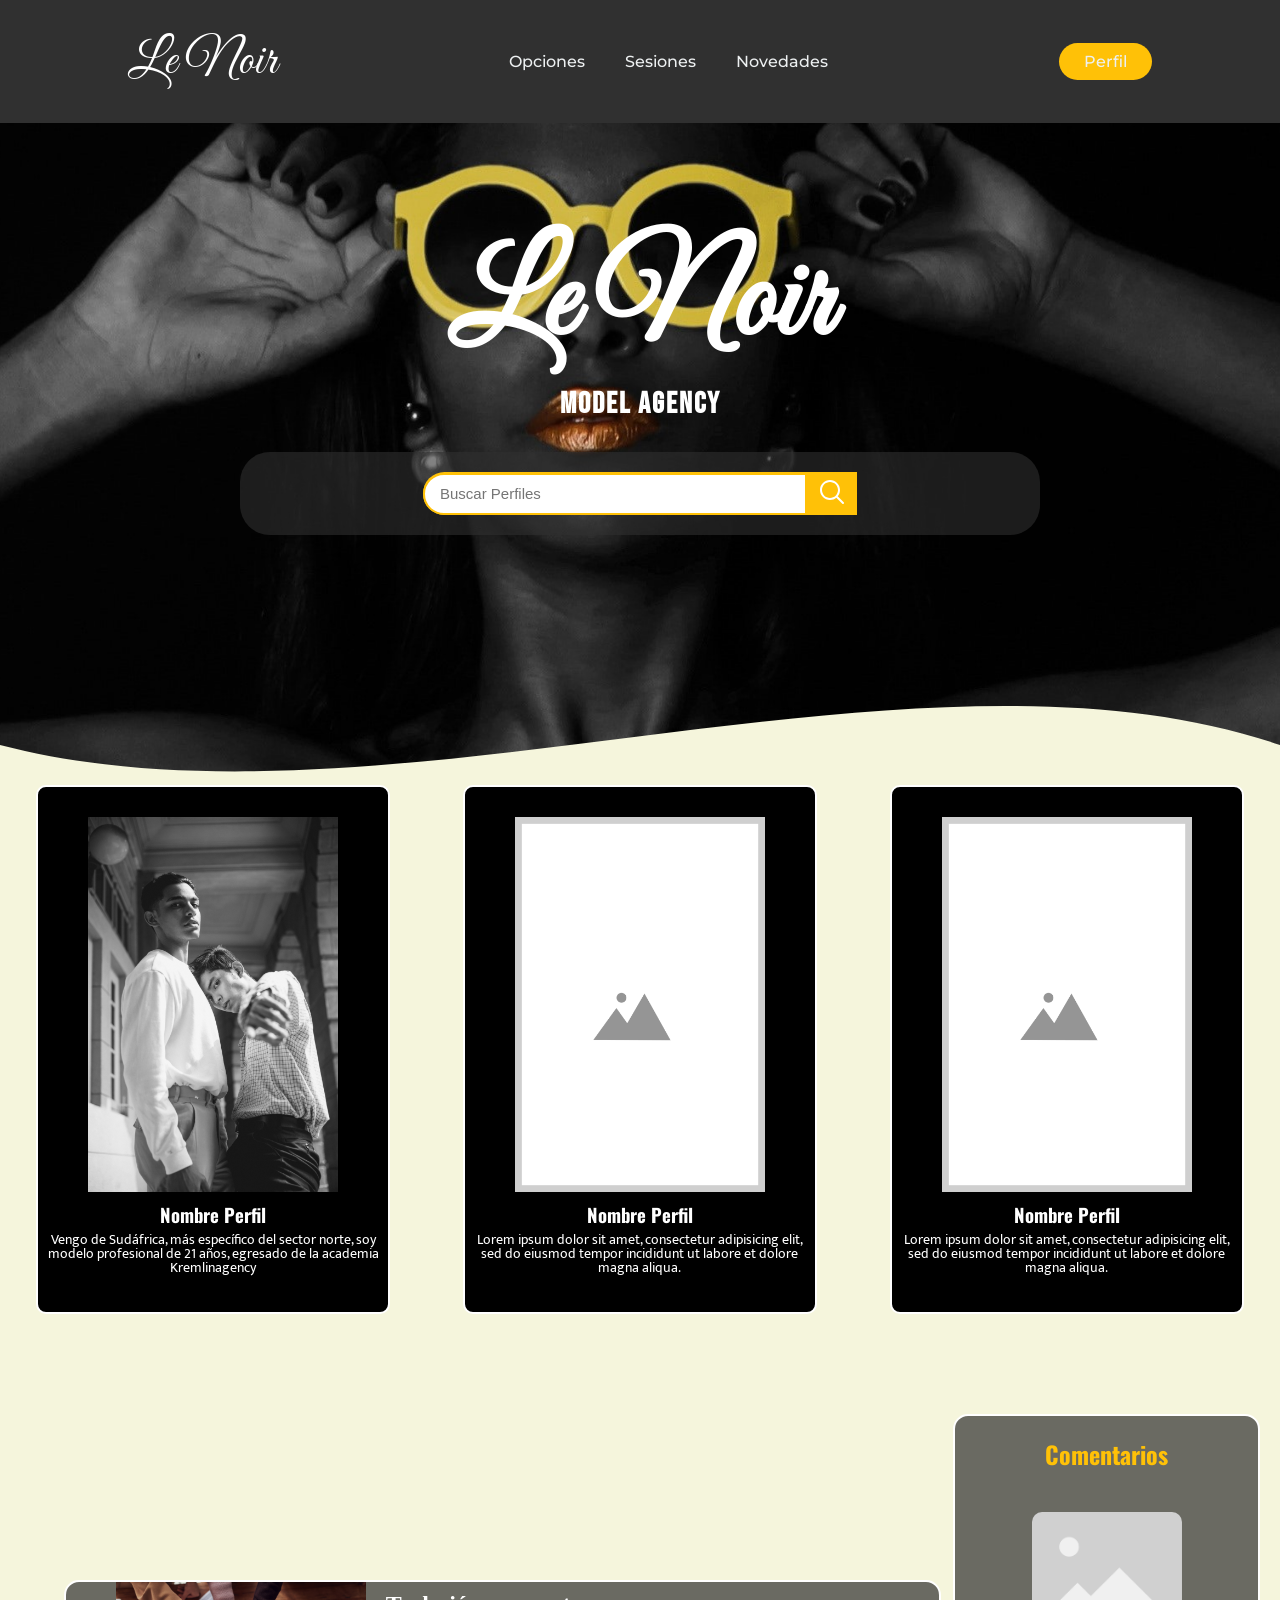
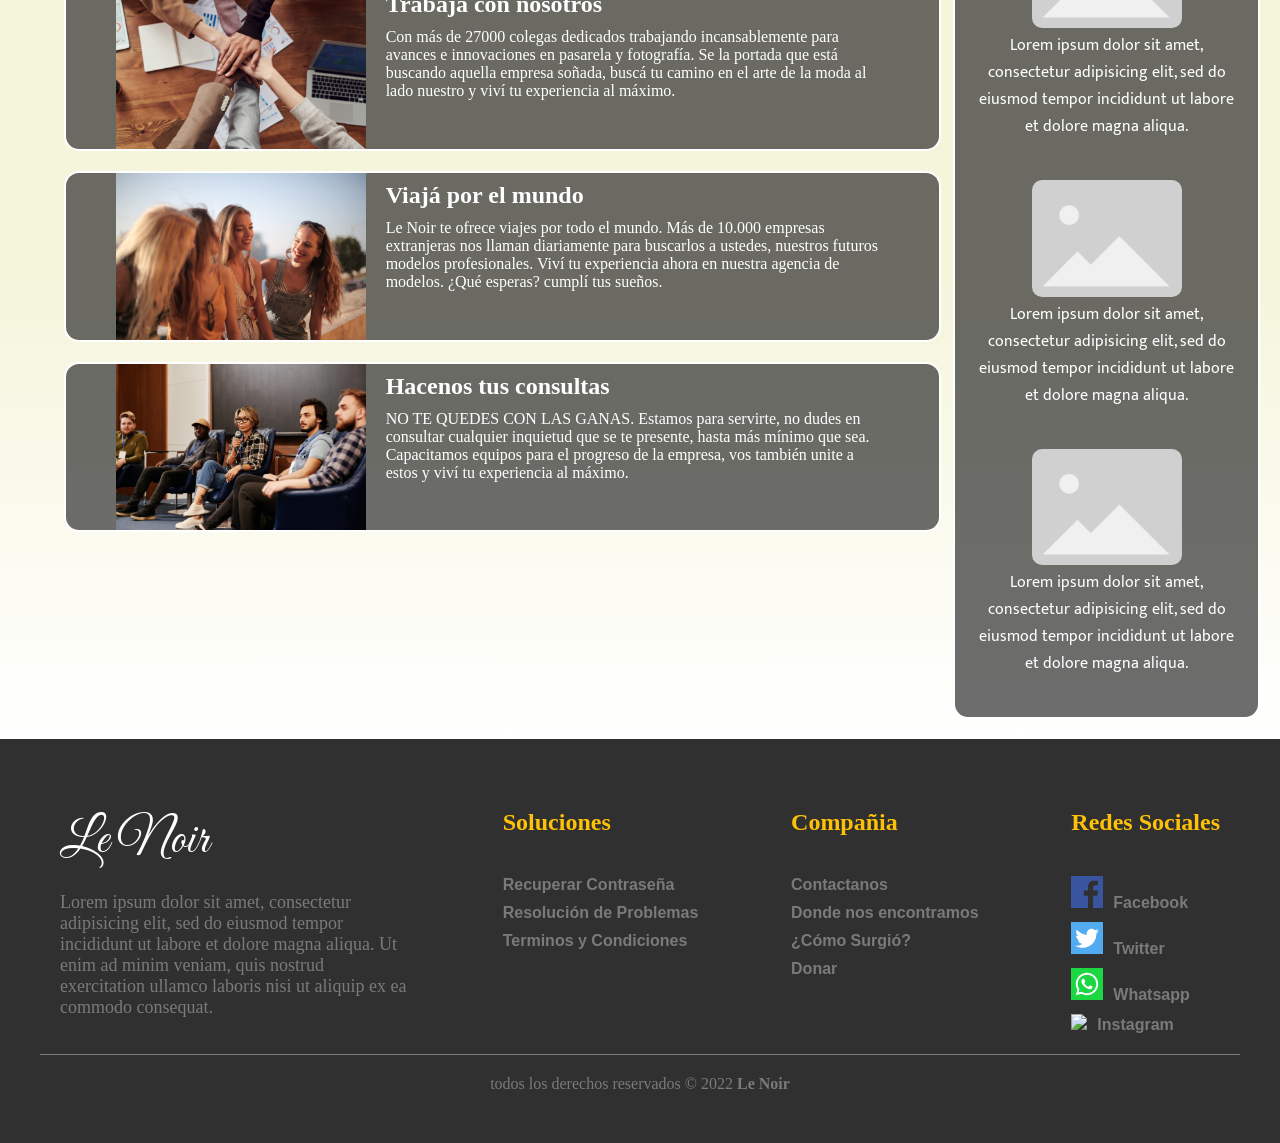
==== index.html @ 51ed6e1b "Primer commit" ====
<!--Tomás Rivero 6°P-->
<!DOCTYPE html>
<html>
<head>
	<title>Home</title>
	<meta charset="utf-8">
	<link rel="stylesheet" type="text/css" href="css/home.css">
	<link rel="stylesheet" type="text/css" href="css/header.css">
	<link rel="stylesheet" type="text/css" href="css/footer.css">
	<link href="https://fonts.googleapis.com/css2?family=Bebas+Neue&family=Great+Vibes&family=Montserrat+Subrayada&display=swap" rel="stylesheet">
	<link href="https://fonts.googleapis.com/css2?family=Bebas+Neue&display=swap" rel="stylesheet">
</head>
<body id="bodyHome">
	<header class="header-home">
		<div class="general">
			<div class="logo"><a href="index.html"><p>Le Noir</p></a></div>
			<nav>
				<ul>
					<li><a class="nava">Opciones</a>
						<ul class="box-perfil">
							<li><a href="login.html">iniciar sesión</a></li>
							<li><a href="registro.html">Registrarse</a></li>
							<li><a href="index.html">Cerrar sesión</a></li>
						</ul>
					</li>
					<li><a href="Sesiones.html" class="nava">Sesiones</a></li>
					<li><a href="Novedades.html" class="nava">Novedades</a></li>
				</ul>
			</nav>
			<a href="perfil.html"><button>Perfil</button></a>
		</div>
		<div id="presentacion">
			<h1>Le Noir</h1>
			<h2>Model Agency</h2>
			<div class="search">
	            <form action="perfil.html">
	                <input type="text"placeholder="Buscar Perfiles" name="search">
	                <button>
	                    <img src="img/busqueda.svg">
	                </button>
	            </form>
        	</div>
		</div>
		<p id="nota"></p>
		<div style="height: 150px; overflow: hidden;" ><svg viewBox="0 0 500 150" preserveAspectRatio="none" style="height: 100%; width: 100%;"><path d="M0.00,49.98 C149.99,150.00 356.94,-75.47 500.00,49.98 L500.00,150.00 L0.00,150.00 Z" style="stroke: none; fill: beige; "></path></svg></div>
	</header>
	<!--Place Holder-->
		<div id="contenedor">
			<div class="modelos">
				<img src="img/img1.jpg" class="imagen-modelo">
				<a href="perfil.html"><h3>Nombre Perfil</h3></a>
				<p>Vengo de Sudáfrica, más específico del sector norte, soy modelo profesional de 21 años, egresado de la academia Kremlinagency</p>
			</div>
			<div class="modelos">
				<img src="img/imgP.jpg" class="imagen-modelo">
				<a href="perfil.html"><h3>Nombre Perfil</h3></a>
				<p>Lorem ipsum dolor sit amet, consectetur adipisicing elit, sed do eiusmod
				tempor incididunt ut labore et dolore magna aliqua.</p>
			</div>
			<div class="modelos">
				<img src="img/imgP.jpg" class="imagen-modelo">
				<a href="perfil.html"><h3>Nombre Perfil</h3></a>
				<p>Lorem ipsum dolor sit amet, consectetur adipisicing elit, sed do eiusmod
				tempor incididunt ut labore et dolore magna aliqua.</p>
			</div>
		</div>
	<main id="main-home">
		<div>
			<article class="box-article">
				<img src="img/imgart1.jpg">
				<div>
					<a href="detalles.html"><h2>Trabajá con nosotros</h2></a>
					<p>Con más de 27000 colegas dedicados trabajando incansablemente para avances e innovaciones en pasarela y fotografía. Se la portada que está buscando aquella empresa soñada, buscá tu camino en el arte de la moda al lado nuestro y viví tu experiencia al máximo.</p>
				</div>
			</article>
			<article class="box-article">
				<img src="img/imgart3.jpg">
				<div>
					<a href="detalles.html"><h2>Viajá por el mundo</h2></a>
					<p>Le Noir te ofrece viajes por todo el mundo. Más de 10.000 empresas extranjeras nos llaman diariamente para buscarlos a ustedes, nuestros futuros modelos profesionales. Viví tu experiencia ahora en nuestra agencia de modelos. ¿Qué esperas? cumplí tus sueños.</p>
				</div>
			</article>
			<article class="box-article">
				<img src="img/imgart2.jpg">
				<div>
					<a href="detalles.html"><h2>Hacenos tus consultas</h2></a>
					<p>NO TE QUEDES CON LAS GANAS. Estamos para servirte, no dudes en consultar cualquier inquietud que se te presente, hasta más mínimo que sea. Capacitamos equipos para el progreso de la empresa, vos también unite a estos y viví tu experiencia al máximo.</p>
				</div>
			</article>
		</div>
		<aside>
			<h2>Comentarios</h2>
			<div>
				<img src="img/placeholder-aside.png">
				<p>Lorem ipsum dolor sit amet, consectetur adipisicing elit, sed do eiusmod
				tempor incididunt ut labore et dolore magna aliqua.</p>
			</div>
			<div>
				<img src="img/placeholder-aside.png">
				<p>Lorem ipsum dolor sit amet, consectetur adipisicing elit, sed do eiusmod
				tempor incididunt ut labore et dolore magna aliqua.</p>
			</div>
			<div>
				<img src="img/placeholder-aside.png">
				<p>Lorem ipsum dolor sit amet, consectetur adipisicing elit, sed do eiusmod
				tempor incididunt ut labore et dolore magna aliqua.</p>
			</div>
		</aside>
	</main>
	<footer>
		<div class="contenedor-footer">
			<div class="box-footer">
				<div class="logo"><p>Le Noir</p></div>
				<div class="terms">Lorem ipsum dolor sit amet, consectetur adipisicing elit, sed do eiusmod
				tempor incididunt ut labore et dolore magna aliqua. Ut enim ad minim veniam,
				quis nostrud exercitation ullamco laboris nisi ut aliquip ex ea commodo
				consequat.</div>
			</div>
			<div class="box-footer">
				<h2>Soluciones</h2>
				<a href="recuperar-contraseña.html">Recuperar Contraseña</a>
				<a href="contacto.html">Resolución de Problemas</a>
				<a href="#">Terminos y Condiciones</a>
			</div>

			<div class="box-footer">
				<h2>Compañia</h2>
				<a href="contacto.html">Contactanos</a>
				<a href="#">Donde nos encontramos</a>
				<a href="#">¿Cómo Surgió?</a>
				<a href="#">Donar</a>
			</div>

			<div class="box-footer">
				<h2>Redes Sociales</h2>
				<a href="https://www.facebook.com/" target="_blank"><img src="img/facebook.svg" class="icono">Facebook</a>
				<a href="https://www.twitter.com/" target="_blank"><img src="img/twitter.svg" class="icono">Twitter</a>
				<a href="https://web.whatsapp.com/" target="_blank"><img src="img/whatsapp.svg" class="icono">Whatsapp</a>
				<a href="https://www.instagram.com/" target="_blank"><img src="img/Instagram.svg" class="icono">Instagram</a>
			</div>
		</div>

		<div class="box-copyright">
			<hr>
			<p>todos los derechos reservados © 2022 <b>Le Noir</b></p>
		</div>
	</footer>
</body>
</html>
---- css/home.css ----
/*Tomás Rivero 6°P*/

@import url('https://fonts.googleapis.com/css2?family=Oswald&display=swap');
@import url('https://fonts.googleapis.com/css2?family=Mukta:wght@300&display=swap');
@import url('https://fonts.googleapis.com/css2?family=Great+Vibes&display=swap');


/*HEADER*/
.header-home{
	background-image: url('../img/fondoHome.jpg');
	background-repeat: no-repeat;
	background-size: cover;
	background-position: center;
	width: auto;
}

#presentacion{
	color: white;
	background-size: cover;
	padding-bottom: 150px;
	padding-top: 100px;
	text-align: center;
	align-items: center;
}

h1{
	transition: 0.5s;
	font-size: 130px;
	font-family: 'Great Vibes', cursive;
}

#presentacion h2{
	font-family: 'Bebas Neue', cursive;
	letter-spacing: 2px;
	font-size: 30px;
	margin-bottom: 30px;
}

h1:hover{
	color: beige;
}

/*buscador de perfiles*/

.search form{
	display: flex;
	align-items: center;
	background-color: rgba(255, 193, 7 ,1);
	border-radius: 30px;
	width: auto;
}

.search{
	display: flex;
	justify-content: center;
	margin: 10px auto;
	background-color: rgba(48, 48, 48, 0.6);
	width: 500px;
	padding: 20px 150px;
	border-radius: 30px;
}

.search input{
	width: 350px;
	height: 38px;
	border-top-left-radius: 30px;
	border-bottom-left-radius: 30px;
	background-color: white;
	color: #303030;
	border: 2px solid rgba(255, 193, 7 ,1);
	padding: 0px 15px;
	font-size: 15px;
}

.search input:focus{
	background-color: black;
	color: white;
}
          
.search button{
    background-color: rgba(255, 193, 7 ,1);
    float: right;
    padding: 5px 10px;
    font-size: 12px;
    border: none;
    cursor: pointer;
}

.search button img{
	filter: invert(100%) sepia(100%) saturate(1%) hue-rotate(285deg) brightness(102%) contrast(101%);
}

/*Place Holder*/

#contenedor{
	display: flex;
	flex-wrap: wrap;
	margin-top: -60px;
	justify-content: space-around;
	background: rgb(245,245,220);
	padding-bottom: 100px;
}

.modelos{
	width: 350px;
	height: 525px;
	background-color: black;
	border: 2px solid white;
	text-align: center;
	border-radius: 10px;
	transition-duration: 0.5s;
}

.modelos:hover{
	border-radius: 0px;
	border-color: rgba(255, 193, 7 ,1);
}

.modelos a{
	text-decoration: none;
}

.modelos h3{
	margin: 5px 0 5px 0;
	font-family: 'Oswald', sans-serif;
}

.modelos p{
	font-family: 'Mukta', sans-serif;
	font-size: 14px;
	line-height: 14px;
	padding-right: 5px;
	padding-left: 5px;
}

.imagen-modelo{
	margin-top: 30px;
	width: 250px;
	filter: grayscale(100%);
	transition-duration: 0.5s;
}

.imagen-modelo:hover{
	width: 260px;
	border-radius: 10px;
	filter: grayscale(0%);
}

.modelos h3, p{
	color: white;
}

/*Main Article*/

#main-home {
	justify-content: center;
	height: auto;
}

.box-article {
	margin: 0px 5% 20px 5%;
	height: auto;
	display: flex;
	flex-wrap: nowrap;
	background-color: rgba(48, 48, 48, 0.7);
	align-items: center;
	width: 100%;
	transition-duration: 0.5s;
	border: 2px solid white;
	border-radius: 15px;
}

.box-article:hover{
	background-color: rgba(48, 48, 48, 0.9);
	border: 2px solid rgba(255, 193, 7 ,1);

}

.box-article img{
	width: 250px;
	padding-left: 50px;
	padding-right: 20px; 
}

.box-article a{
	text-decoration: none;
}

.box-article h2{
	margin-bottom: 10px;
	color: white;
	cursor: pointer;
}

.box-article h2:hover{
	text-decoration: underline;
}

.box-article p{
	margin-right: 50px;
	margin-bottom: 40px;
}

#main-home{
	background: linear-gradient(rgba(245,245,220,1) 50%, rgba(48,48,48,0) 100%);
	display: flex;
	padding: 0px 20px 20px;
	align-items: center;
}

#main-home > div{
	margin-right: 60px; 
}

#main-home aside{
	background-color: rgba(48, 48, 48, 0.7);
	width: 50%;
	text-align: center;
	align-items: center;
	padding: 20px;
	border-radius: 15px;
	border: 2px solid white;
	transition-duration: 0.5s; 
}

#main-home aside:hover{
	box-shadow: 0px 0px 20px -4px rgba(0,0,0,0.75);
}

#main-home aside img{
	width: 150px;
	border-radius: 10px;
}

#main-home aside h2{
	padding-bottom: 20px; 
	font-family: 'Oswald', sans-serif;
	color: rgba(255, 193, 7 ,1);
}

#main-home aside p{
	font-family: 'Mukta', sans-serif;
}

#main-home aside > div{
	padding: 20px 0px;
}
---- css/header.css ----
/*Tomás Rivero 6°P*/

@import url('https://fonts.googleapis.com/css2?family=Montserrat:ital,wght@0,700;1,600&display=swap');
@import url('https://fonts.googleapis.com/css2?family=Great+Vibes&display=swap');

*{
	padding: 0px;
	margin: 0px;
}

body::-webkit-scrollbar{
	background-color: #303030;
	width: 10px;
	opacity: 0;
	transition-duration: 0.4s;
}

body::-webkit-scrollbar-thumb{
	width: 6px;
	background-color: #ffc107;
	border-radius: 10px;
	border-right: 2px solid #303030;
	border-left: 2px solid #303030;
}

header li, header a, header button{
	font-family: "Montserrat", sans-serif;
	font-weight: 500;
	font-size: 16px;
	color: #edf0f1;
	text-decoration: none;
	background: none;
}

.general {
	display: flex;
	justify-content: space-between;
	align-items: center;
	padding:  30px 10%;
	background-color: #303030;
}

.logo a p{
	cursor: pointer;
	font-family: 'Great Vibes', cursive;
	font-size: 50px;
	transition-duration: 0.4s;
}

.logo p{
	font-family: 'Great Vibes', cursive;
	font-size: 50px;
	transition-duration: 0.4s;
	color: white;
}

.logo:hover {
	text-shadow: 0px 0px 10px rgba(255, 193, 7 ,0.8);
}

nav ul{
	list-style: none;
}

nav > ul{
	display: flex;
}

nav li a{
	display: block;
	padding: 0px 20px;
}

nav li ul{
	display: none;
	position: absolute;
	background-color: rgba(48, 48, 48, 0.6);
}

nav li ul li >a{
	padding: 15px 10px 0px;
}

nav li:hover > ul{
	display: block;
}

nav > li {
	float: left;
}

nav li a{
	transition: all 0.3s ease 0s;
}

nav > ul > li > a:hover{
	color: #ffc107;
}

.box-perfil li a:hover{
	background-color: #4C4C4C;
}

.general button{
	padding: 9px 25px;
	background-color: rgba(255, 193, 7 ,1);
	border: none;
	border-radius: 50px;
	cursor: pointer;
	transition: all 0.3s ease 0s;
}

.general button:hover {
	background-color: rgba(255, 193, 7 ,0.7);
}
---- css/footer.css ----
/*Tomás Rivero 6°P*/

@import url('https://fonts.googleapis.com/css2?family=Great+Vibes&display=swap');
@import url('https://fonts.googleapis.com/css2?family=Montserrat:ital,wght@0,700;1,600&display=swap');

footer{
	width: 100%;
	padding: 50px 0px;
	background-color: #303030;
}

.contenedor-footer{
	display: flex;
	flex-wrap: wrap;
	justify-content: space-between;
	margin: auto;
	max-width: 1200px;
}

.box-footer{
	display: flex;
	flex-direction: column;
	padding: 20px;
}

.box-footer .terms{
	max-width: 350px;
	margin-top: 20px;
	font-weight: 500;
	color: #7a7a7a;
	font-size: 18px;
}

.box-footer h2{
	margin-bottom: 30px;
	color: rgba(255, 193, 7 ,1);
	font-weight: 700;
}

@import url('https://fonts.googleapis.com/css2?family=Mulish&display=swap');

.box-footer a{
	margin-top: 10px;
	color: #7a7a7a;
	font-weight: 600;
	text-decoration: none;
	font-family: 'Mulish', sans-serif;
}

.box-footer a:hover{
	opacity: 0.8;
}

.box-footer a .icono{
	font-size: 20px;
	width: 32px;
	margin-right: 10px;
}

.box-copyright{
	max-width: 1200px;
	margin: auto;
	text-align: center;
	padding: 0px 40px;
}

.box-copyright p{
	margin-top: 20px;
	color: #7a7a7a;
}

.box-copyright hr{
	border: none;
	height: 1px;
	background-color: #7a7a7a;
}
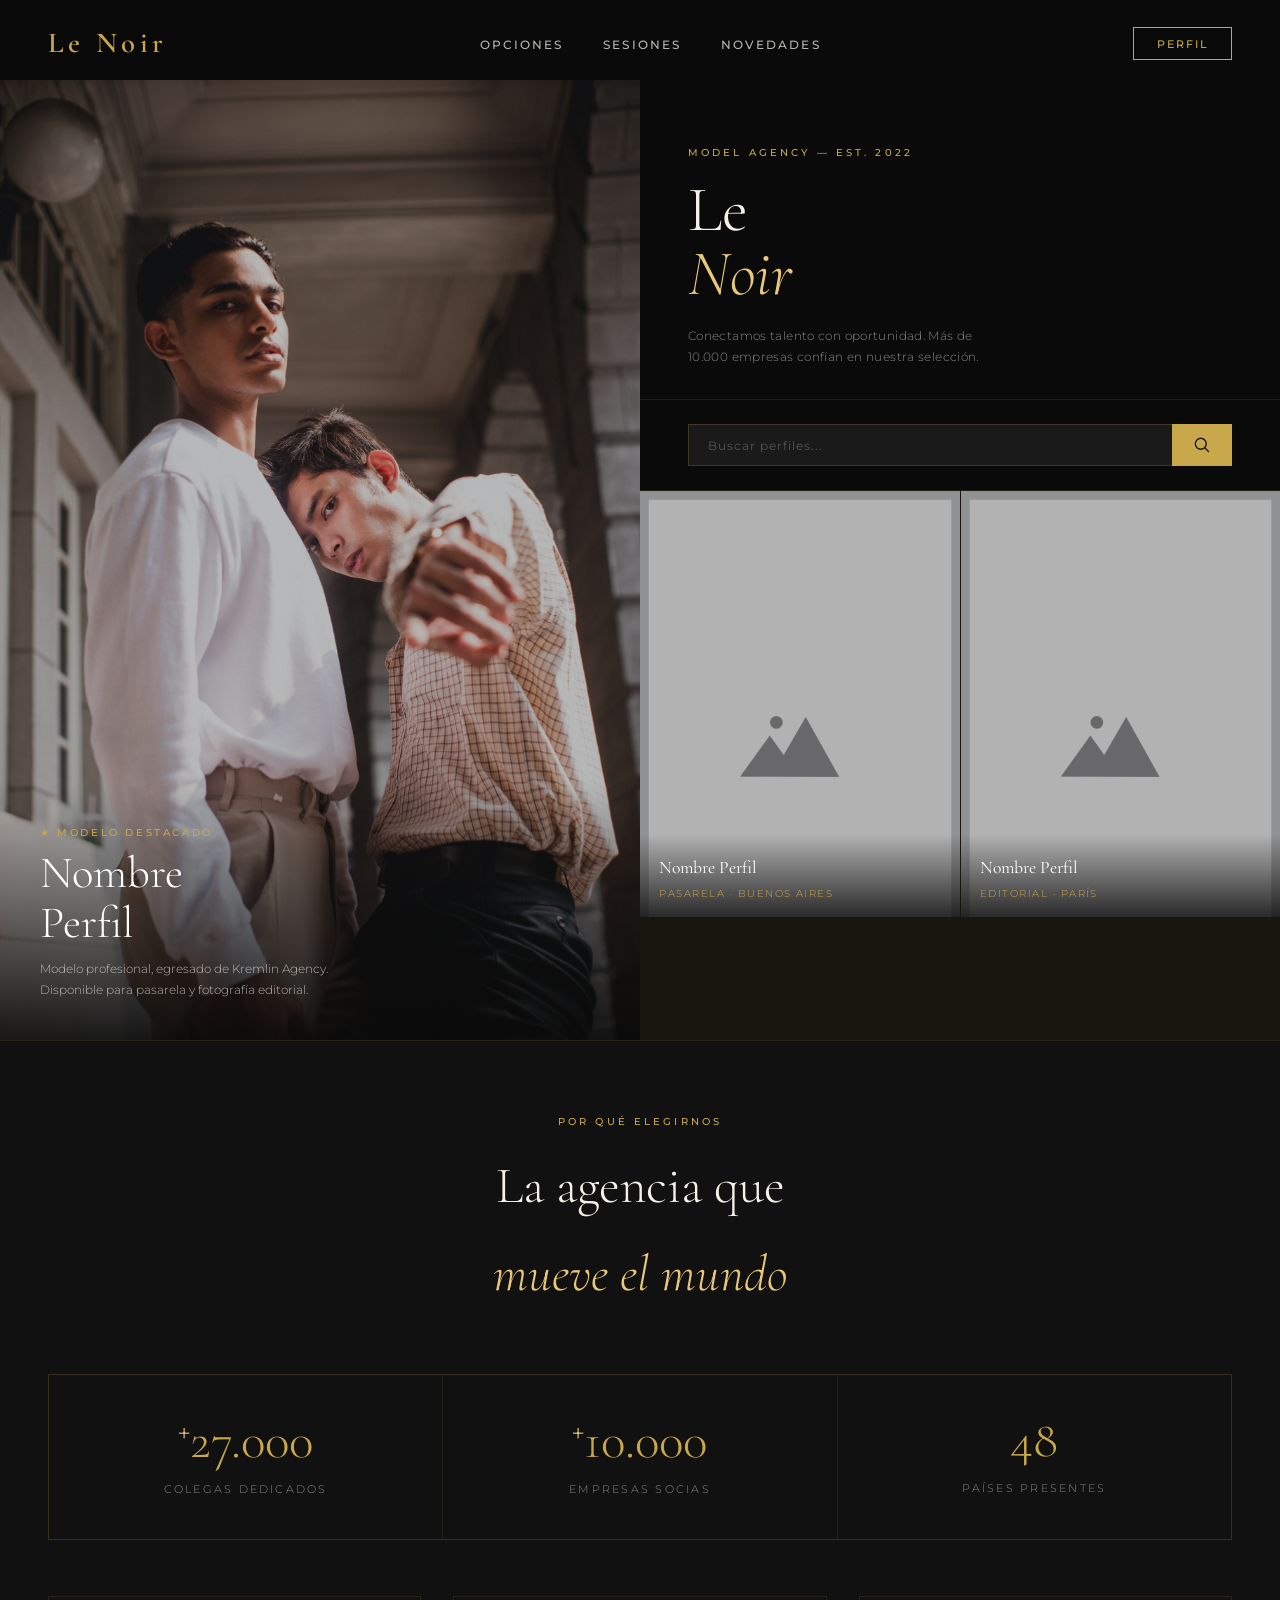
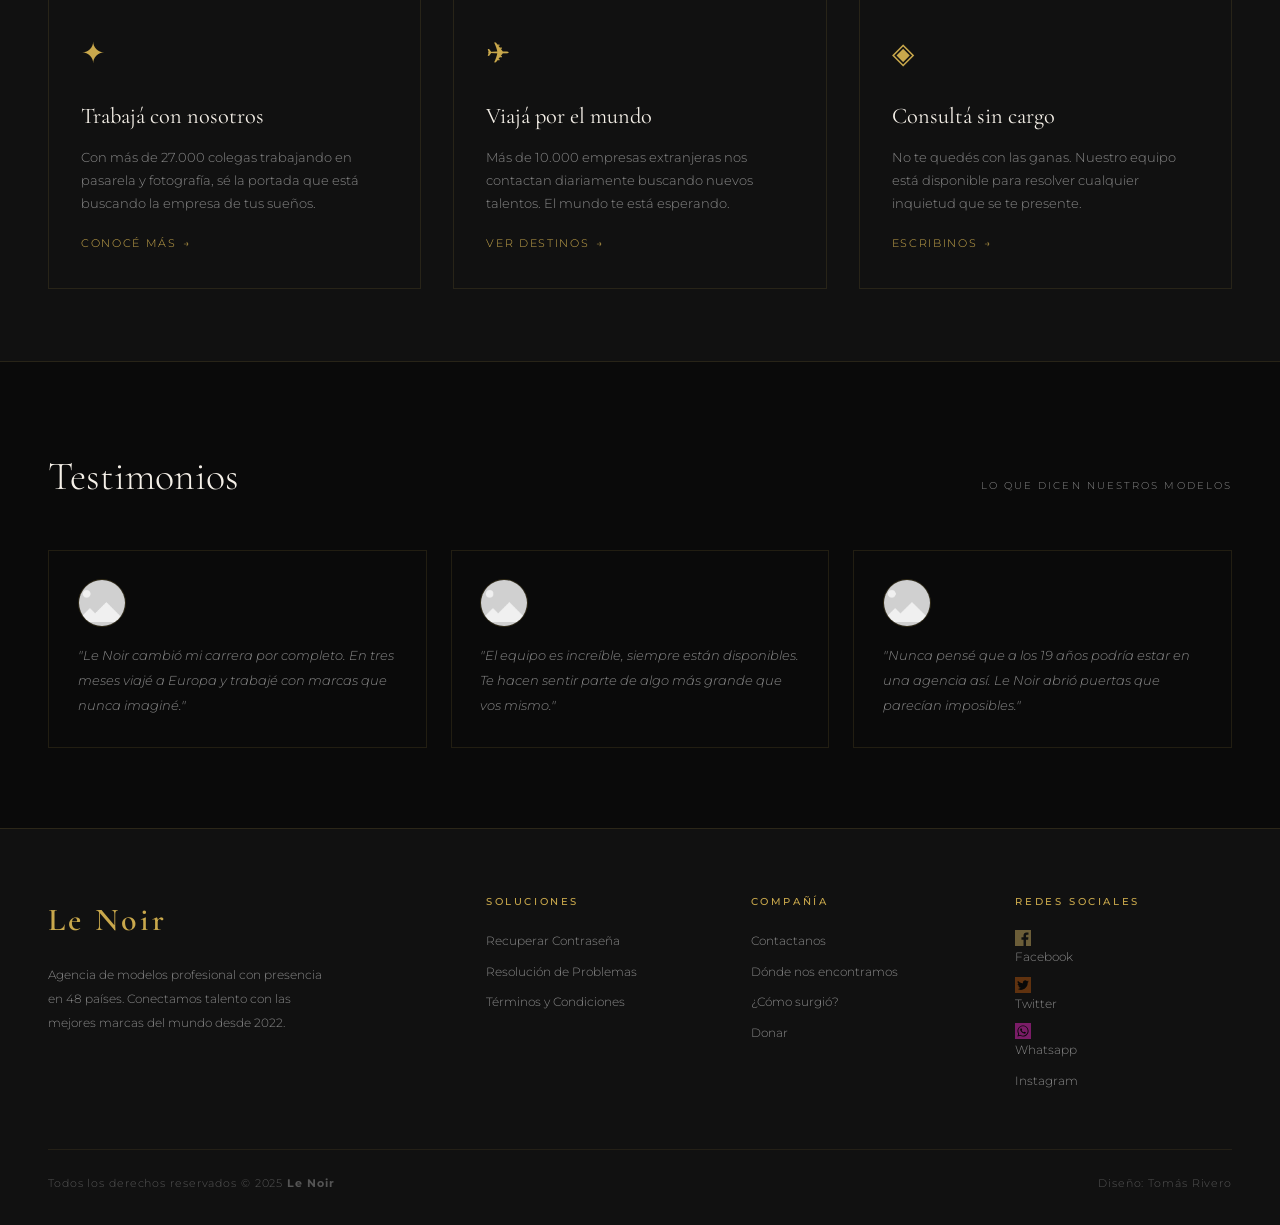
==== commit 869795ef: "Modifico todos los archivos de estilo" ====
--- a/index.html
+++ b/index.html
@@ -1,149 +1,205 @@
-<!--Tomás Rivero 6°P-->
+<!--Tomás Rivero — Le Noir Rediseño-->
 <!DOCTYPE html>
-<html>
+<html lang="es">
 <head>
-	<title>Home</title>
-	<meta charset="utf-8">
-	<link rel="stylesheet" type="text/css" href="css/home.css">
-	<link rel="stylesheet" type="text/css" href="css/header.css">
-	<link rel="stylesheet" type="text/css" href="css/footer.css">
-	<link href="https://fonts.googleapis.com/css2?family=Bebas+Neue&family=Great+Vibes&family=Montserrat+Subrayada&display=swap" rel="stylesheet">
-	<link href="https://fonts.googleapis.com/css2?family=Bebas+Neue&display=swap" rel="stylesheet">
+  <meta charset="utf-8">
+  <meta name="viewport" content="width=device-width, initial-scale=1.0">
+  <title>Le Noir — Model Agency</title>
+
+  <!-- Google Fonts -->
+  <link href="https://fonts.googleapis.com/css2?family=Cormorant+Garamond:ital,wght@0,300;0,400;0,600;1,300;1,400&family=Montserrat:wght@300;400;500;600&display=swap" rel="stylesheet">
+
+  <!-- CSS: variables primero, luego header, footer y cuerpo -->
+  <link rel="stylesheet" href="css/variables.css">
+  <link rel="stylesheet" href="css/header.css">
+  <link rel="stylesheet" href="css/footer.css">
+  <link rel="stylesheet" href="css/home.css">
+
+  <!-- JS -->
+  <script src="js/main.js" defer></script>
 </head>
-<body id="bodyHome">
-	<header class="header-home">
-		<div class="general">
-			<div class="logo"><a href="index.html"><p>Le Noir</p></a></div>
-			<nav>
-				<ul>
-					<li><a class="nava">Opciones</a>
-						<ul class="box-perfil">
-							<li><a href="login.html">iniciar sesión</a></li>
-							<li><a href="registro.html">Registrarse</a></li>
-							<li><a href="index.html">Cerrar sesión</a></li>
-						</ul>
-					</li>
-					<li><a href="Sesiones.html" class="nava">Sesiones</a></li>
-					<li><a href="Novedades.html" class="nava">Novedades</a></li>
-				</ul>
-			</nav>
-			<a href="perfil.html"><button>Perfil</button></a>
-		</div>
-		<div id="presentacion">
-			<h1>Le Noir</h1>
-			<h2>Model Agency</h2>
-			<div class="search">
-	            <form action="perfil.html">
-	                <input type="text"placeholder="Buscar Perfiles" name="search">
-	                <button>
-	                    <img src="img/busqueda.svg">
-	                </button>
-	            </form>
-        	</div>
-		</div>
-		<p id="nota"></p>
-		<div style="height: 150px; overflow: hidden;" ><svg viewBox="0 0 500 150" preserveAspectRatio="none" style="height: 100%; width: 100%;"><path d="M0.00,49.98 C149.99,150.00 356.94,-75.47 500.00,49.98 L500.00,150.00 L0.00,150.00 Z" style="stroke: none; fill: beige; "></path></svg></div>
-	</header>
-	<!--Place Holder-->
-		<div id="contenedor">
-			<div class="modelos">
-				<img src="img/img1.jpg" class="imagen-modelo">
-				<a href="perfil.html"><h3>Nombre Perfil</h3></a>
-				<p>Vengo de Sudáfrica, más específico del sector norte, soy modelo profesional de 21 años, egresado de la academia Kremlinagency</p>
-			</div>
-			<div class="modelos">
-				<img src="img/imgP.jpg" class="imagen-modelo">
-				<a href="perfil.html"><h3>Nombre Perfil</h3></a>
-				<p>Lorem ipsum dolor sit amet, consectetur adipisicing elit, sed do eiusmod
-				tempor incididunt ut labore et dolore magna aliqua.</p>
-			</div>
-			<div class="modelos">
-				<img src="img/imgP.jpg" class="imagen-modelo">
-				<a href="perfil.html"><h3>Nombre Perfil</h3></a>
-				<p>Lorem ipsum dolor sit amet, consectetur adipisicing elit, sed do eiusmod
-				tempor incididunt ut labore et dolore magna aliqua.</p>
-			</div>
-		</div>
-	<main id="main-home">
-		<div>
-			<article class="box-article">
-				<img src="img/imgart1.jpg">
-				<div>
-					<a href="detalles.html"><h2>Trabajá con nosotros</h2></a>
-					<p>Con más de 27000 colegas dedicados trabajando incansablemente para avances e innovaciones en pasarela y fotografía. Se la portada que está buscando aquella empresa soñada, buscá tu camino en el arte de la moda al lado nuestro y viví tu experiencia al máximo.</p>
-				</div>
-			</article>
-			<article class="box-article">
-				<img src="img/imgart3.jpg">
-				<div>
-					<a href="detalles.html"><h2>Viajá por el mundo</h2></a>
-					<p>Le Noir te ofrece viajes por todo el mundo. Más de 10.000 empresas extranjeras nos llaman diariamente para buscarlos a ustedes, nuestros futuros modelos profesionales. Viví tu experiencia ahora en nuestra agencia de modelos. ¿Qué esperas? cumplí tus sueños.</p>
-				</div>
-			</article>
-			<article class="box-article">
-				<img src="img/imgart2.jpg">
-				<div>
-					<a href="detalles.html"><h2>Hacenos tus consultas</h2></a>
-					<p>NO TE QUEDES CON LAS GANAS. Estamos para servirte, no dudes en consultar cualquier inquietud que se te presente, hasta más mínimo que sea. Capacitamos equipos para el progreso de la empresa, vos también unite a estos y viví tu experiencia al máximo.</p>
-				</div>
-			</article>
-		</div>
-		<aside>
-			<h2>Comentarios</h2>
-			<div>
-				<img src="img/placeholder-aside.png">
-				<p>Lorem ipsum dolor sit amet, consectetur adipisicing elit, sed do eiusmod
-				tempor incididunt ut labore et dolore magna aliqua.</p>
-			</div>
-			<div>
-				<img src="img/placeholder-aside.png">
-				<p>Lorem ipsum dolor sit amet, consectetur adipisicing elit, sed do eiusmod
-				tempor incididunt ut labore et dolore magna aliqua.</p>
-			</div>
-			<div>
-				<img src="img/placeholder-aside.png">
-				<p>Lorem ipsum dolor sit amet, consectetur adipisicing elit, sed do eiusmod
-				tempor incididunt ut labore et dolore magna aliqua.</p>
-			</div>
-		</aside>
-	</main>
-	<footer>
-		<div class="contenedor-footer">
-			<div class="box-footer">
-				<div class="logo"><p>Le Noir</p></div>
-				<div class="terms">Lorem ipsum dolor sit amet, consectetur adipisicing elit, sed do eiusmod
-				tempor incididunt ut labore et dolore magna aliqua. Ut enim ad minim veniam,
-				quis nostrud exercitation ullamco laboris nisi ut aliquip ex ea commodo
-				consequat.</div>
-			</div>
-			<div class="box-footer">
-				<h2>Soluciones</h2>
-				<a href="recuperar-contraseña.html">Recuperar Contraseña</a>
-				<a href="contacto.html">Resolución de Problemas</a>
-				<a href="#">Terminos y Condiciones</a>
-			</div>
-
-			<div class="box-footer">
-				<h2>Compañia</h2>
-				<a href="contacto.html">Contactanos</a>
-				<a href="#">Donde nos encontramos</a>
-				<a href="#">¿Cómo Surgió?</a>
-				<a href="#">Donar</a>
-			</div>
-
-			<div class="box-footer">
-				<h2>Redes Sociales</h2>
-				<a href="https://www.facebook.com/" target="_blank"><img src="img/facebook.svg" class="icono">Facebook</a>
-				<a href="https://www.twitter.com/" target="_blank"><img src="img/twitter.svg" class="icono">Twitter</a>
-				<a href="https://web.whatsapp.com/" target="_blank"><img src="img/whatsapp.svg" class="icono">Whatsapp</a>
-				<a href="https://www.instagram.com/" target="_blank"><img src="img/Instagram.svg" class="icono">Instagram</a>
-			</div>
-		</div>
-
-		<div class="box-copyright">
-			<hr>
-			<p>todos los derechos reservados © 2022 <b>Le Noir</b></p>
-		</div>
-	</footer>
+<body>
+
+  <!-- HEADER — igual en todas las páginas -->
+  <nav class="navbar" id="navbar">
+    <a href="index.html" class="navbar-logo">Le Noir</a>
+    <ul class="navbar-links">
+      <li class="dropdown">
+        <a href="#">Opciones</a>
+        <ul class="dropdown-menu">
+          <li><a href="login.html">Iniciar sesión</a></li>
+          <li><a href="registro.html">Registrarse</a></li>
+          <li><a href="index.html">Cerrar sesión</a></li>
+        </ul>
+      </li>
+      <li><a href="sesiones.html">Sesiones</a></li>
+      <li><a href="novedades.html">Novedades</a></li>
+    </ul>
+    <a href="perfil.html"><button class="navbar-btn">Perfil</button></a>
+    <button class="hamburger" id="hamburger" aria-label="Abrir menú">
+      <span></span><span></span><span></span>
+    </button>
+  </nav>
+
+  <div class="mobile-nav" id="mobileNav">
+    <a href="login.html">Iniciar sesión</a>
+    <a href="registro.html">Registrarse</a>
+    <a href="sesiones.html">Sesiones</a>
+    <a href="novedades.html">Novedades</a>
+    <a href="perfil.html">Perfil</a>
+  </div>
+
+
+  <!-- CUERPO — exclusivo de index.html -->
+  <main>
+
+    <section class="hero">
+      <div class="hero-featured">
+        <img src="img/img1.jpg" alt="Modelo destacado">
+        <div class="hero-featured-overlay">
+          <p class="hero-featured-tag">★ Modelo Destacado</p>
+          <h2 class="hero-featured-name">Nombre<br>Perfil</h2>
+          <p class="hero-featured-desc">Modelo profesional, egresado de Kremlin Agency. Disponible para pasarela y fotografía editorial.</p>
+        </div>
+      </div>
+
+      <div class="hero-right">
+        <div class="hero-title-block">
+          <p class="hero-eyebrow">Model Agency — Est. 2022</p>
+          <h1 class="hero-title">Le<br><em>Noir</em></h1>
+          <p class="hero-subtitle">Conectamos talento con oportunidad. Más de 10.000 empresas confían en nuestra selección.</p>
+        </div>
+        <div class="hero-search">
+          <input type="text" placeholder="Buscar perfiles..." name="search">
+          <button aria-label="Buscar"><img src="img/busqueda.svg" alt=""></button>
+        </div>
+        <div class="hero-grid">
+          <a href="perfil.html" class="hero-card">
+            <img src="img/imgP.jpg" alt="Modelo">
+            <div class="hero-card-info">
+              <p class="hero-card-name">Nombre Perfil</p>
+              <p class="hero-card-tag">Pasarela · Buenos Aires</p>
+            </div>
+          </a>
+          <a href="perfil.html" class="hero-card">
+            <img src="img/imgP.jpg" alt="Modelo">
+            <div class="hero-card-info">
+              <p class="hero-card-name">Nombre Perfil</p>
+              <p class="hero-card-tag">Editorial · París</p>
+            </div>
+          </a>
+        </div>
+      </div>
+    </section>
+
+
+    <section class="stats-section">
+      <div class="stats-header">
+        <p class="eyebrow">Por qué elegirnos</p>
+        <h2>La agencia que<br><em>mueve el mundo</em></h2>
+      </div>
+      <div class="stats-grid">
+        <div class="stat-item">
+          <p class="stat-number"><span class="stat-plus">+</span>27.000</p>
+          <p class="stat-label">Colegas dedicados</p>
+        </div>
+        <div class="stat-item">
+          <p class="stat-number"><span class="stat-plus">+</span>10.000</p>
+          <p class="stat-label">Empresas socias</p>
+        </div>
+        <div class="stat-item">
+          <p class="stat-number">48</p>
+          <p class="stat-label">Países presentes</p>
+        </div>
+      </div>
+      <div class="features-grid">
+        <div class="feature-card">
+          <div class="feature-icon">✦</div>
+          <h3>Trabajá con nosotros</h3>
+          <p>Con más de 27.000 colegas trabajando en pasarela y fotografía, sé la portada que está buscando la empresa de tus sueños.</p>
+          <a href="detalles.html" class="feature-link">Conocé más</a>
+        </div>
+        <div class="feature-card">
+          <div class="feature-icon">✈</div>
+          <h3>Viajá por el mundo</h3>
+          <p>Más de 10.000 empresas extranjeras nos contactan diariamente buscando nuevos talentos. El mundo te está esperando.</p>
+          <a href="detalles.html" class="feature-link">Ver destinos</a>
+        </div>
+        <div class="feature-card">
+          <div class="feature-icon">◈</div>
+          <h3>Consultá sin cargo</h3>
+          <p>No te quedés con las ganas. Nuestro equipo está disponible para resolver cualquier inquietud que se te presente.</p>
+          <a href="contacto.html" class="feature-link">Escribinos</a>
+        </div>
+      </div>
+    </section>
+
+
+    <section class="comentarios-section">
+      <div class="comentarios-header">
+        <h2>Testimonios</h2>
+        <span>Lo que dicen nuestros modelos</span>
+      </div>
+      <div class="comentarios-grid">
+        <div class="comentario-card">
+          <img src="img/placeholder-aside.png" alt="Perfil" class="comentario-avatar">
+          <p class="comentario-text">"Le Noir cambió mi carrera por completo. En tres meses viajé a Europa y trabajé con marcas que nunca imaginé."</p>
+        </div>
+        <div class="comentario-card">
+          <img src="img/placeholder-aside.png" alt="Perfil" class="comentario-avatar">
+          <p class="comentario-text">"El equipo es increíble, siempre están disponibles. Te hacen sentir parte de algo más grande que vos mismo."</p>
+        </div>
+        <div class="comentario-card">
+          <img src="img/placeholder-aside.png" alt="Perfil" class="comentario-avatar">
+          <p class="comentario-text">"Nunca pensé que a los 19 años podría estar en una agencia así. Le Noir abrió puertas que parecían imposibles."</p>
+        </div>
+      </div>
+    </section>
+
+  </main>
+
+
+  <!-- FOOTER — igual en todas las páginas -->
+  <footer>
+    <div class="footer-grid">
+      <div>
+        <div class="footer-logo">Le Noir</div>
+        <p class="footer-desc">Agencia de modelos profesional con presencia en 48 países. Conectamos talento con las mejores marcas del mundo desde 2022.</p>
+      </div>
+      <div class="footer-col">
+        <h4>Soluciones</h4>
+        <a href="recuperar-contraseña.html">Recuperar Contraseña</a>
+        <a href="contacto.html">Resolución de Problemas</a>
+        <a href="#">Términos y Condiciones</a>
+      </div>
+      <div class="footer-col">
+        <h4>Compañía</h4>
+        <a href="contacto.html">Contactanos</a>
+        <a href="#">Dónde nos encontramos</a>
+        <a href="#">¿Cómo surgió?</a>
+        <a href="#">Donar</a>
+      </div>
+      <div class="footer-col">
+        <h4>Redes Sociales</h4>
+        <a href="https://www.facebook.com/" target="_blank" class="footer-social">
+          <img src="img/facebook.svg" alt=""> Facebook
+        </a>
+        <a href="https://www.twitter.com/" target="_blank" class="footer-social">
+          <img src="img/twitter.svg" alt=""> Twitter
+        </a>
+        <a href="https://web.whatsapp.com/" target="_blank" class="footer-social">
+          <img src="img/whatsapp.svg" alt=""> Whatsapp
+        </a>
+        <a href="https://www.instagram.com/" target="_blank" class="footer-social">
+          <img src="img/Instagram.svg" alt=""> Instagram
+        </a>
+      </div>
+    </div>
+    <div class="footer-bottom">
+      <p>Todos los derechos reservados © 2025 <strong>Le Noir</strong></p>
+      <p>Diseño: Tomás Rivero</p>
+    </div>
+  </footer>
+
 </body>
-</html>+</html>
--- a/css/variables.css
+++ b/css/variables.css
@@ -0,0 +1,62 @@
+/* ============================================
+   variables.css — Le Noir
+   Variables globales y reset base.
+   Importar PRIMERO en todas las páginas.
+   ============================================ */
+
+:root {
+  --negro:    #0a0a0a;
+  --negro-2:  #111111;
+  --negro-3:  #1a1a1a;
+  --dorado:   #c9a84c;
+  --dorado-2: #e8c878;
+  --crema:    #f5f0e8;
+  --gris:     #888888;
+  --gris-2:   #555555;
+  --blanco:   #ffffff;
+
+  --font-display: 'Cormorant Garamond', serif;
+  --font-body:    'Montserrat', sans-serif;
+
+  --transition: all 0.35s ease;
+
+  --espacio-sm:  1rem;
+  --espacio-md:  2rem;
+  --espacio-lg:  4rem;
+  --espacio-xl:  6rem;
+}
+
+/* ── Reset ── */
+*, *::before, *::after {
+  box-sizing: border-box;
+  margin: 0;
+  padding: 0;
+}
+
+html {
+  scroll-behavior: smooth;
+}
+
+body {
+  background: var(--negro);
+  color: var(--crema);
+  font-family: var(--font-body);
+  font-weight: 300;
+  line-height: 1.7;
+  overflow-x: hidden;
+}
+
+img {
+  max-width: 100%;
+  height: auto;
+  display: block;
+}
+
+a {
+  text-decoration: none;
+  color: inherit;
+}
+
+ul, ol {
+  list-style: none;
+}
--- a/css/header.css
+++ b/css/header.css
@@ -1,115 +1,182 @@
-/*Tomás Rivero 6°P*/
+/* ============================================
+   header.css — Le Noir
+   Navbar fija, hamburger, menú mobile.
+   ============================================ */
 
-@import url('https://fonts.googleapis.com/css2?family=Montserrat:ital,wght@0,700;1,600&display=swap');
-@import url('https://fonts.googleapis.com/css2?family=Great+Vibes&display=swap');
-
-*{
-	padding: 0px;
-	margin: 0px;
+/* ── Navbar ── */
+.navbar {
+  position: fixed;
+  top: 0; left: 0; right: 0;
+  z-index: 100;
+  display: flex;
+  align-items: center;
+  justify-content: space-between;
+  padding: 1.2rem 3rem;
+  background: linear-gradient(to bottom, rgba(10,10,10,0.95), transparent);
+  transition: var(--transition);
 }
 
-body::-webkit-scrollbar{
-	background-color: #303030;
-	width: 10px;
-	opacity: 0;
-	transition-duration: 0.4s;
+.navbar.scrolled {
+  background: rgba(10,10,10,0.97);
+  border-bottom: 1px solid rgba(201,168,76,0.15);
 }
 
-body::-webkit-scrollbar-thumb{
-	width: 6px;
-	background-color: #ffc107;
-	border-radius: 10px;
-	border-right: 2px solid #303030;
-	border-left: 2px solid #303030;
+/* Logo */
+.navbar-logo {
+  font-family: var(--font-display);
+  font-size: 1.8rem;
+  font-weight: 600;
+  letter-spacing: 0.15em;
+  color: var(--dorado);
 }
 
-header li, header a, header button{
-	font-family: "Montserrat", sans-serif;
-	font-weight: 500;
-	font-size: 16px;
-	color: #edf0f1;
-	text-decoration: none;
-	background: none;
+/* Links de navegación */
+.navbar-links {
+  display: flex;
+  align-items: center;
+  gap: 2.5rem;
 }
 
-.general {
-	display: flex;
-	justify-content: space-between;
-	align-items: center;
-	padding:  30px 10%;
-	background-color: #303030;
+.navbar-links a {
+  font-size: 0.72rem;
+  font-weight: 500;
+  letter-spacing: 0.18em;
+  text-transform: uppercase;
+  color: var(--crema);
+  opacity: 0.75;
+  transition: var(--transition);
 }
 
-.logo a p{
-	cursor: pointer;
-	font-family: 'Great Vibes', cursive;
-	font-size: 50px;
-	transition-duration: 0.4s;
+.navbar-links a:hover {
+  opacity: 1;
+  color: var(--dorado);
 }
 
-.logo p{
-	font-family: 'Great Vibes', cursive;
-	font-size: 50px;
-	transition-duration: 0.4s;
-	color: white;
+/* Dropdown */
+.navbar-links .dropdown {
+  position: relative;
 }
 
-.logo:hover {
-	text-shadow: 0px 0px 10px rgba(255, 193, 7 ,0.8);
+.navbar-links .dropdown-menu {
+  display: none;
+  position: absolute;
+  top: calc(100% + 1rem);
+  left: 50%;
+  transform: translateX(-50%);
+  background: var(--negro-3);
+  border: 1px solid rgba(201,168,76,0.2);
+  min-width: 160px;
+  padding: 0.5rem 0;
 }
 
-nav ul{
-	list-style: none;
+.navbar-links .dropdown:hover .dropdown-menu {
+  display: block;
 }
 
-nav > ul{
-	display: flex;
+.navbar-links .dropdown-menu a {
+  display: block;
+  padding: 0.6rem 1.2rem;
+  font-size: 0.7rem;
+  letter-spacing: 0.12em;
+  opacity: 0.8;
 }
 
-nav li a{
-	display: block;
-	padding: 0px 20px;
+.navbar-links .dropdown-menu a:hover {
+  background: rgba(201,168,76,0.08);
+  opacity: 1;
 }
 
-nav li ul{
-	display: none;
-	position: absolute;
-	background-color: rgba(48, 48, 48, 0.6);
+/* Botón perfil */
+.navbar-btn {
+  font-family: var(--font-body);
+  font-size: 0.7rem;
+  font-weight: 500;
+  letter-spacing: 0.18em;
+  text-transform: uppercase;
+  color: var(--dorado);
+  border: 1px solid var(--dorado);
+  padding: 0.55rem 1.4rem;
+  background: transparent;
+  cursor: pointer;
+  transition: var(--transition);
 }
 
-nav li ul li >a{
-	padding: 15px 10px 0px;
+.navbar-btn:hover {
+  background: var(--dorado);
+  color: var(--negro);
 }
 
-nav li:hover > ul{
-	display: block;
+/* ── Hamburger ── */
+.hamburger {
+  display: none;
+  flex-direction: column;
+  gap: 5px;
+  cursor: pointer;
+  padding: 4px;
+  background: none;
+  border: none;
 }
 
-nav > li {
-	float: left;
+.hamburger span {
+  display: block;
+  width: 24px;
+  height: 1px;
+  background: var(--crema);
+  transition: var(--transition);
 }
 
-nav li a{
-	transition: all 0.3s ease 0s;
+.hamburger.active span:nth-child(1) {
+  transform: translateY(6px) rotate(45deg);
+}
+.hamburger.active span:nth-child(2) {
+  opacity: 0;
+}
+.hamburger.active span:nth-child(3) {
+  transform: translateY(-6px) rotate(-45deg);
 }
 
-nav > ul > li > a:hover{
-	color: #ffc107;
+/* ── Menú Mobile ── */
+.mobile-nav {
+  display: none;
+  position: fixed;
+  top: 0; left: 0; right: 0; bottom: 0;
+  z-index: 99;
+  background: var(--negro-2);
+  flex-direction: column;
+  align-items: center;
+  justify-content: center;
+  gap: 2.5rem;
 }
 
-.box-perfil li a:hover{
-	background-color: #4C4C4C;
+.mobile-nav.open {
+  display: flex;
 }
 
-.general button{
-	padding: 9px 25px;
-	background-color: rgba(255, 193, 7 ,1);
-	border: none;
-	border-radius: 50px;
-	cursor: pointer;
-	transition: all 0.3s ease 0s;
+.mobile-nav a {
+  font-family: var(--font-display);
+  font-size: 2rem;
+  font-weight: 300;
+  letter-spacing: 0.1em;
+  color: var(--crema);
+  opacity: 0.85;
+  transition: var(--transition);
 }
 
-.general button:hover {
-	background-color: rgba(255, 193, 7 ,0.7);
-}+.mobile-nav a:hover {
+  opacity: 1;
+  color: var(--dorado);
+}
+
+/* ── Responsive ── */
+@media (max-width: 1024px) {
+  .navbar {
+    padding: 1.2rem 1.5rem;
+  }
+  .navbar-links,
+  .navbar-btn {
+    display: none;
+  }
+  .hamburger {
+    display: flex;
+  }
+}
--- a/css/footer.css
+++ b/css/footer.css
@@ -1,77 +1,115 @@
-/*Tomás Rivero 6°P*/
+/* ============================================
+   footer.css — Le Noir
+   Footer con grid de 4 columnas y copyright.
+   ============================================ */
 
-@import url('https://fonts.googleapis.com/css2?family=Great+Vibes&display=swap');
-@import url('https://fonts.googleapis.com/css2?family=Montserrat:ital,wght@0,700;1,600&display=swap');
-
-footer{
-	width: 100%;
-	padding: 50px 0px;
-	background-color: #303030;
+footer {
+  background: var(--negro-2);
+  border-top: 1px solid rgba(201,168,76,0.15);
+  padding: 4rem 3rem 2rem;
 }
 
-.contenedor-footer{
-	display: flex;
-	flex-wrap: wrap;
-	justify-content: space-between;
-	margin: auto;
-	max-width: 1200px;
+/* Grid principal */
+.footer-grid {
+  display: grid;
+  grid-template-columns: 1.8fr 1fr 1fr 1fr;
+  gap: 3rem;
+  margin-bottom: 3rem;
 }
 
-.box-footer{
-	display: flex;
-	flex-direction: column;
-	padding: 20px;
+/* Logo */
+.footer-logo {
+  font-family: var(--font-display);
+  font-size: 2rem;
+  font-weight: 600;
+  color: var(--dorado);
+  letter-spacing: 0.1em;
+  margin-bottom: 1rem;
 }
 
-.box-footer .terms{
-	max-width: 350px;
-	margin-top: 20px;
-	font-weight: 500;
-	color: #7a7a7a;
-	font-size: 18px;
+/* Descripción bajo el logo */
+.footer-desc {
+  font-size: 0.78rem;
+  color: var(--gris);
+  line-height: 1.9;
+  max-width: 280px;
 }
 
-.box-footer h2{
-	margin-bottom: 30px;
-	color: rgba(255, 193, 7 ,1);
-	font-weight: 700;
+/* Columnas de links */
+.footer-col h4 {
+  font-size: 0.65rem;
+  font-weight: 500;
+  letter-spacing: 0.25em;
+  text-transform: uppercase;
+  color: var(--dorado);
+  margin-bottom: 1.2rem;
 }
 
-@import url('https://fonts.googleapis.com/css2?family=Mulish&display=swap');
-
-.box-footer a{
-	margin-top: 10px;
-	color: #7a7a7a;
-	font-weight: 600;
-	text-decoration: none;
-	font-family: 'Mulish', sans-serif;
+.footer-col a {
+  display: block;
+  font-size: 0.78rem;
+  color: var(--gris);
+  margin-bottom: 0.6rem;
+  transition: var(--transition);
 }
 
-.box-footer a:hover{
-	opacity: 0.8;
+.footer-col a:hover {
+  color: var(--crema);
+  padding-left: 4px;
 }
 
-.box-footer a .icono{
-	font-size: 20px;
-	width: 32px;
-	margin-right: 10px;
+/* Links de redes sociales */
+.footer-social {
+  display: flex;
+  align-items: center;
+  gap: 0.5rem;
 }
 
-.box-copyright{
-	max-width: 1200px;
-	margin: auto;
-	text-align: center;
-	padding: 0px 40px;
+.footer-social img {
+  width: 16px;
+  filter: invert(1) opacity(0.5);
+  transition: var(--transition);
 }
 
-.box-copyright p{
-	margin-top: 20px;
-	color: #7a7a7a;
+.footer-social:hover img {
+  opacity: 1;
+  filter: invert(1) opacity(1);
 }
 
-.box-copyright hr{
-	border: none;
-	height: 1px;
-	background-color: #7a7a7a;
+/* Barra de copyright */
+.footer-bottom {
+  border-top: 1px solid rgba(201,168,76,0.1);
+  padding-top: 1.5rem;
+  display: flex;
+  justify-content: space-between;
+  align-items: center;
 }
 
+.footer-bottom p {
+  font-size: 0.7rem;
+  color: var(--gris-2);
+  letter-spacing: 0.08em;
+}
+
+/* ── Responsive ── */
+@media (max-width: 1024px) {
+  footer {
+    padding: 3rem 1.5rem 1.5rem;
+  }
+  .footer-grid {
+    grid-template-columns: 1fr 1fr;
+    gap: 2rem;
+  }
+}
+
+@media (max-width: 640px) {
+  .footer-grid {
+    grid-template-columns: 1fr;
+    gap: 2rem;
+  }
+  .footer-bottom {
+    flex-direction: column;
+    gap: 0.5rem;
+    text-align: center;
+  }
+}
--- a/css/home.css
+++ b/css/home.css
@@ -1,247 +1,448 @@
-/*Tomás Rivero 6°P*/
-
-@import url('https://fonts.googleapis.com/css2?family=Oswald&display=swap');
-@import url('https://fonts.googleapis.com/css2?family=Mukta:wght@300&display=swap');
-@import url('https://fonts.googleapis.com/css2?family=Great+Vibes&display=swap');
-
-
-/*HEADER*/
-.header-home{
-	background-image: url('../img/fondoHome.jpg');
-	background-repeat: no-repeat;
-	background-size: cover;
-	background-position: center;
-	width: auto;
-}
-
-#presentacion{
-	color: white;
-	background-size: cover;
-	padding-bottom: 150px;
-	padding-top: 100px;
-	text-align: center;
-	align-items: center;
-}
-
-h1{
-	transition: 0.5s;
-	font-size: 130px;
-	font-family: 'Great Vibes', cursive;
-}
-
-#presentacion h2{
-	font-family: 'Bebas Neue', cursive;
-	letter-spacing: 2px;
-	font-size: 30px;
-	margin-bottom: 30px;
-}
-
-h1:hover{
-	color: beige;
-}
-
-/*buscador de perfiles*/
-
-.search form{
-	display: flex;
-	align-items: center;
-	background-color: rgba(255, 193, 7 ,1);
-	border-radius: 30px;
-	width: auto;
-}
-
-.search{
-	display: flex;
-	justify-content: center;
-	margin: 10px auto;
-	background-color: rgba(48, 48, 48, 0.6);
-	width: 500px;
-	padding: 20px 150px;
-	border-radius: 30px;
-}
-
-.search input{
-	width: 350px;
-	height: 38px;
-	border-top-left-radius: 30px;
-	border-bottom-left-radius: 30px;
-	background-color: white;
-	color: #303030;
-	border: 2px solid rgba(255, 193, 7 ,1);
-	padding: 0px 15px;
-	font-size: 15px;
-}
-
-.search input:focus{
-	background-color: black;
-	color: white;
-}
-          
-.search button{
-    background-color: rgba(255, 193, 7 ,1);
-    float: right;
-    padding: 5px 10px;
-    font-size: 12px;
-    border: none;
-    cursor: pointer;
-}
-
-.search button img{
-	filter: invert(100%) sepia(100%) saturate(1%) hue-rotate(285deg) brightness(102%) contrast(101%);
-}
-
-/*Place Holder*/
-
-#contenedor{
-	display: flex;
-	flex-wrap: wrap;
-	margin-top: -60px;
-	justify-content: space-around;
-	background: rgb(245,245,220);
-	padding-bottom: 100px;
-}
-
-.modelos{
-	width: 350px;
-	height: 525px;
-	background-color: black;
-	border: 2px solid white;
-	text-align: center;
-	border-radius: 10px;
-	transition-duration: 0.5s;
-}
-
-.modelos:hover{
-	border-radius: 0px;
-	border-color: rgba(255, 193, 7 ,1);
-}
-
-.modelos a{
-	text-decoration: none;
-}
-
-.modelos h3{
-	margin: 5px 0 5px 0;
-	font-family: 'Oswald', sans-serif;
-}
-
-.modelos p{
-	font-family: 'Mukta', sans-serif;
-	font-size: 14px;
-	line-height: 14px;
-	padding-right: 5px;
-	padding-left: 5px;
-}
-
-.imagen-modelo{
-	margin-top: 30px;
-	width: 250px;
-	filter: grayscale(100%);
-	transition-duration: 0.5s;
-}
-
-.imagen-modelo:hover{
-	width: 260px;
-	border-radius: 10px;
-	filter: grayscale(0%);
-}
-
-.modelos h3, p{
-	color: white;
-}
-
-/*Main Article*/
-
-#main-home {
-	justify-content: center;
-	height: auto;
-}
-
-.box-article {
-	margin: 0px 5% 20px 5%;
-	height: auto;
-	display: flex;
-	flex-wrap: nowrap;
-	background-color: rgba(48, 48, 48, 0.7);
-	align-items: center;
-	width: 100%;
-	transition-duration: 0.5s;
-	border: 2px solid white;
-	border-radius: 15px;
-}
-
-.box-article:hover{
-	background-color: rgba(48, 48, 48, 0.9);
-	border: 2px solid rgba(255, 193, 7 ,1);
-
-}
-
-.box-article img{
-	width: 250px;
-	padding-left: 50px;
-	padding-right: 20px; 
-}
-
-.box-article a{
-	text-decoration: none;
-}
-
-.box-article h2{
-	margin-bottom: 10px;
-	color: white;
-	cursor: pointer;
-}
-
-.box-article h2:hover{
-	text-decoration: underline;
-}
-
-.box-article p{
-	margin-right: 50px;
-	margin-bottom: 40px;
-}
-
-#main-home{
-	background: linear-gradient(rgba(245,245,220,1) 50%, rgba(48,48,48,0) 100%);
-	display: flex;
-	padding: 0px 20px 20px;
-	align-items: center;
-}
-
-#main-home > div{
-	margin-right: 60px; 
-}
-
-#main-home aside{
-	background-color: rgba(48, 48, 48, 0.7);
-	width: 50%;
-	text-align: center;
-	align-items: center;
-	padding: 20px;
-	border-radius: 15px;
-	border: 2px solid white;
-	transition-duration: 0.5s; 
-}
-
-#main-home aside:hover{
-	box-shadow: 0px 0px 20px -4px rgba(0,0,0,0.75);
-}
-
-#main-home aside img{
-	width: 150px;
-	border-radius: 10px;
-}
-
-#main-home aside h2{
-	padding-bottom: 20px; 
-	font-family: 'Oswald', sans-serif;
-	color: rgba(255, 193, 7 ,1);
-}
-
-#main-home aside p{
-	font-family: 'Mukta', sans-serif;
-}
-
-#main-home aside > div{
-	padding: 20px 0px;
-}+/* ============================================
+   home.css — Le Noir
+   Estilos exclusivos del cuerpo del index.html.
+   (Hero, Stats, Features, Testimonios)
+   ============================================ */
+
+/* ── HERO ── */
+.hero {
+  min-height: 100vh;
+  display: grid;
+  grid-template-columns: 1fr 1fr;
+  padding-top: 80px; /* compensa la navbar fija */
+}
+
+/* Modelo destacado (izquierda) */
+.hero-featured {
+  position: relative;
+  overflow: hidden;
+}
+
+.hero-featured img {
+  width: 100%;
+  height: 100%;
+  object-fit: cover;
+  object-position: top center;
+  filter: brightness(0.75);
+  transition: transform 0.8s ease;
+}
+
+.hero-featured:hover img {
+  transform: scale(1.03);
+}
+
+.hero-featured-overlay {
+  position: absolute;
+  bottom: 0; left: 0; right: 0;
+  padding: 2.5rem;
+  background: linear-gradient(to top, rgba(10,10,10,0.9) 0%, transparent 100%);
+}
+
+.hero-featured-tag {
+  font-size: 0.65rem;
+  font-weight: 500;
+  letter-spacing: 0.25em;
+  text-transform: uppercase;
+  color: var(--dorado);
+  margin-bottom: 0.5rem;
+}
+
+.hero-featured-name {
+  font-family: var(--font-display);
+  font-size: 2.8rem;
+  font-weight: 300;
+  line-height: 1.1;
+  color: var(--blanco);
+  margin-bottom: 0.6rem;
+}
+
+.hero-featured-desc {
+  font-size: 0.78rem;
+  color: rgba(245,240,232,0.7);
+  max-width: 340px;
+}
+
+/* Columna derecha del hero */
+.hero-right {
+  display: flex;
+  flex-direction: column;
+}
+
+.hero-title-block {
+  padding: 4rem 3rem 2rem;
+  border-bottom: 1px solid rgba(201,168,76,0.12);
+}
+
+.hero-eyebrow {
+  font-size: 0.65rem;
+  font-weight: 500;
+  letter-spacing: 0.3em;
+  text-transform: uppercase;
+  color: var(--dorado);
+  margin-bottom: 1rem;
+}
+
+.hero-title {
+  font-family: var(--font-display);
+  font-size: clamp(3rem, 5vw, 5.5rem);
+  font-weight: 300;
+  line-height: 1.0;
+  color: var(--crema);
+}
+
+.hero-title em {
+  font-style: italic;
+  color: var(--dorado-2);
+}
+
+.hero-subtitle {
+  font-size: 0.78rem;
+  color: var(--gris);
+  margin-top: 1.2rem;
+  max-width: 320px;
+  letter-spacing: 0.03em;
+}
+
+/* Barra de búsqueda */
+.hero-search {
+  padding: 1.5rem 3rem;
+  border-bottom: 1px solid rgba(201,168,76,0.12);
+  display: flex;
+}
+
+.hero-search input {
+  flex: 1;
+  background: var(--negro-3);
+  border: 1px solid rgba(201,168,76,0.2);
+  border-right: none;
+  color: var(--crema);
+  font-family: var(--font-body);
+  font-size: 0.78rem;
+  letter-spacing: 0.08em;
+  padding: 0.75rem 1.2rem;
+  outline: none;
+  transition: var(--transition);
+}
+
+.hero-search input::placeholder {
+  color: var(--gris-2);
+}
+
+.hero-search input:focus {
+  border-color: rgba(201,168,76,0.5);
+}
+
+.hero-search button {
+  background: var(--dorado);
+  border: none;
+  padding: 0.75rem 1.3rem;
+  cursor: pointer;
+  display: flex;
+  align-items: center;
+  justify-content: center;
+  transition: var(--transition);
+}
+
+.hero-search button:hover {
+  background: var(--dorado-2);
+}
+
+.hero-search button img {
+  width: 18px;
+  filter: invert(1) brightness(0);
+}
+
+/* Grid de modelos (hero derecha) */
+.hero-grid {
+  flex: 1;
+  display: grid;
+  grid-template-columns: 1fr 1fr;
+  gap: 1px;
+  background: rgba(201,168,76,0.08);
+}
+
+.hero-card {
+  position: relative;
+  overflow: hidden;
+  aspect-ratio: 3/4;
+  cursor: pointer;
+}
+
+.hero-card img {
+  width: 100%;
+  height: 100%;
+  object-fit: cover;
+  object-position: top;
+  filter: brightness(0.7) grayscale(0.2);
+  transition: transform 0.6s ease, filter 0.4s ease;
+}
+
+.hero-card:hover img {
+  transform: scale(1.05);
+  filter: brightness(0.85) grayscale(0);
+}
+
+.hero-card-info {
+  position: absolute;
+  bottom: 0; left: 0; right: 0;
+  padding: 1.2rem;
+  background: linear-gradient(to top, rgba(10,10,10,0.85), transparent);
+  transform: translateY(4px);
+  transition: var(--transition);
+}
+
+.hero-card:hover .hero-card-info {
+  transform: translateY(0);
+}
+
+.hero-card-name {
+  font-family: var(--font-display);
+  font-size: 1.1rem;
+  font-weight: 400;
+  color: var(--blanco);
+}
+
+.hero-card-tag {
+  font-size: 0.62rem;
+  letter-spacing: 0.15em;
+  text-transform: uppercase;
+  color: var(--dorado);
+  margin-top: 2px;
+}
+
+/* ── STATS ── */
+.stats-section {
+  background: var(--negro-2);
+  border-top: 1px solid rgba(201,168,76,0.12);
+  border-bottom: 1px solid rgba(201,168,76,0.12);
+  padding: 4.5rem 3rem;
+}
+
+.stats-header {
+  text-align: center;
+  margin-bottom: 3.5rem;
+}
+
+.eyebrow {
+  font-size: 0.65rem;
+  font-weight: 500;
+  letter-spacing: 0.3em;
+  text-transform: uppercase;
+  color: var(--dorado);
+  margin-bottom: 0.8rem;
+}
+
+.stats-header h2 {
+  font-family: var(--font-display);
+  font-size: clamp(2rem, 4vw, 3.5rem);
+  font-weight: 300;
+  color: var(--crema);
+}
+
+.stats-header h2 em {
+  font-style: italic;
+  color: var(--dorado-2);
+}
+
+/* Grid de números */
+.stats-grid {
+  display: grid;
+  grid-template-columns: repeat(3, 1fr);
+  gap: 1px;
+  background: rgba(201,168,76,0.1);
+  border: 1px solid rgba(201,168,76,0.1);
+  margin-bottom: 3.5rem;
+}
+
+.stat-item {
+  background: var(--negro-2);
+  padding: 2.5rem 2rem;
+  text-align: center;
+  transition: var(--transition);
+}
+
+.stat-item:hover {
+  background: var(--negro-3);
+}
+
+.stat-number {
+  font-family: var(--font-display);
+  font-size: clamp(2.5rem, 4vw, 4rem);
+  font-weight: 300;
+  color: var(--dorado);
+  line-height: 1;
+}
+
+.stat-plus {
+  color: var(--dorado-2);
+  font-size: 0.6em;
+  vertical-align: super;
+}
+
+.stat-label {
+  font-size: 0.7rem;
+  letter-spacing: 0.2em;
+  text-transform: uppercase;
+  color: var(--gris);
+  margin-top: 0.8rem;
+}
+
+/* ── FEATURES ── */
+.features-grid {
+  display: grid;
+  grid-template-columns: repeat(3, 1fr);
+  gap: 2rem;
+}
+
+.feature-card {
+  padding: 2rem;
+  border: 1px solid rgba(201,168,76,0.12);
+  transition: var(--transition);
+  position: relative;
+  overflow: hidden;
+}
+
+.feature-card::before {
+  content: '';
+  position: absolute;
+  top: 0; left: 0;
+  width: 100%; height: 2px;
+  background: var(--dorado);
+  transform: scaleX(0);
+  transform-origin: left;
+  transition: transform 0.4s ease;
+}
+
+.feature-card:hover::before {
+  transform: scaleX(1);
+}
+
+.feature-card:hover {
+  border-color: rgba(201,168,76,0.3);
+  background: rgba(201,168,76,0.03);
+}
+
+.feature-icon {
+  font-size: 1.8rem;
+  margin-bottom: 1.2rem;
+  color: var(--dorado);
+}
+
+.feature-card h3 {
+  font-family: var(--font-display);
+  font-size: 1.4rem;
+  font-weight: 400;
+  color: var(--crema);
+  margin-bottom: 0.7rem;
+}
+
+.feature-card p {
+  font-size: 0.8rem;
+  color: var(--gris);
+  line-height: 1.8;
+}
+
+.feature-link {
+  display: inline-flex;
+  align-items: center;
+  gap: 0.4rem;
+  font-size: 0.7rem;
+  letter-spacing: 0.15em;
+  text-transform: uppercase;
+  color: var(--dorado);
+  margin-top: 1.2rem;
+  transition: var(--transition);
+}
+
+.feature-link:hover {
+  gap: 0.7rem;
+}
+
+.feature-link::after {
+  content: '→';
+}
+
+/* ── TESTIMONIOS ── */
+.comentarios-section {
+  padding: 5rem 3rem;
+  background: var(--negro);
+}
+
+.comentarios-header {
+  display: flex;
+  justify-content: space-between;
+  align-items: baseline;
+  margin-bottom: 2.5rem;
+}
+
+.comentarios-header h2 {
+  font-family: var(--font-display);
+  font-size: 2.5rem;
+  font-weight: 300;
+  color: var(--crema);
+}
+
+.comentarios-header span {
+  font-size: 0.65rem;
+  letter-spacing: 0.2em;
+  text-transform: uppercase;
+  color: var(--gris);
+}
+
+.comentarios-grid {
+  display: grid;
+  grid-template-columns: repeat(3, 1fr);
+  gap: 1.5rem;
+}
+
+.comentario-card {
+  border: 1px solid rgba(201,168,76,0.12);
+  padding: 1.8rem;
+  transition: var(--transition);
+}
+
+.comentario-card:hover {
+  border-color: rgba(201,168,76,0.3);
+}
+
+.comentario-avatar {
+  width: 48px;
+  height: 48px;
+  border-radius: 50%;
+  object-fit: cover;
+  border: 1px solid rgba(201,168,76,0.2);
+  margin-bottom: 1rem;
+}
+
+.comentario-text {
+  font-size: 0.82rem;
+  color: var(--gris);
+  line-height: 1.9;
+  font-style: italic;
+}
+
+/* ── Responsive ── */
+@media (max-width: 1024px) {
+  .hero {
+    grid-template-columns: 1fr;
+    grid-template-rows: 60vh auto;
+  }
+  .hero-featured { height: 60vh; }
+  .hero-right { border-top: 1px solid rgba(201,168,76,0.12); }
+  .hero-title-block { padding: 2.5rem 1.5rem 1.5rem; }
+  .hero-search { padding: 1.2rem 1.5rem; }
+  .hero-grid { grid-template-columns: 1fr 1fr; }
+  .hero-card { aspect-ratio: 1/1; }
+
+  .stats-section { padding: 3.5rem 1.5rem; }
+  .features-grid { grid-template-columns: 1fr; gap: 1rem; }
+
+  .comentarios-section { padding: 3.5rem 1.5rem; }
+  .comentarios-grid { grid-template-columns: 1fr; }
+}
+
+@media (max-width: 640px) {
+  .hero-title { font-size: 2.8rem; }
+  .stats-grid { grid-template-columns: 1fr; }
+  .comentarios-header { flex-direction: column; gap: 0.5rem; }
+}
